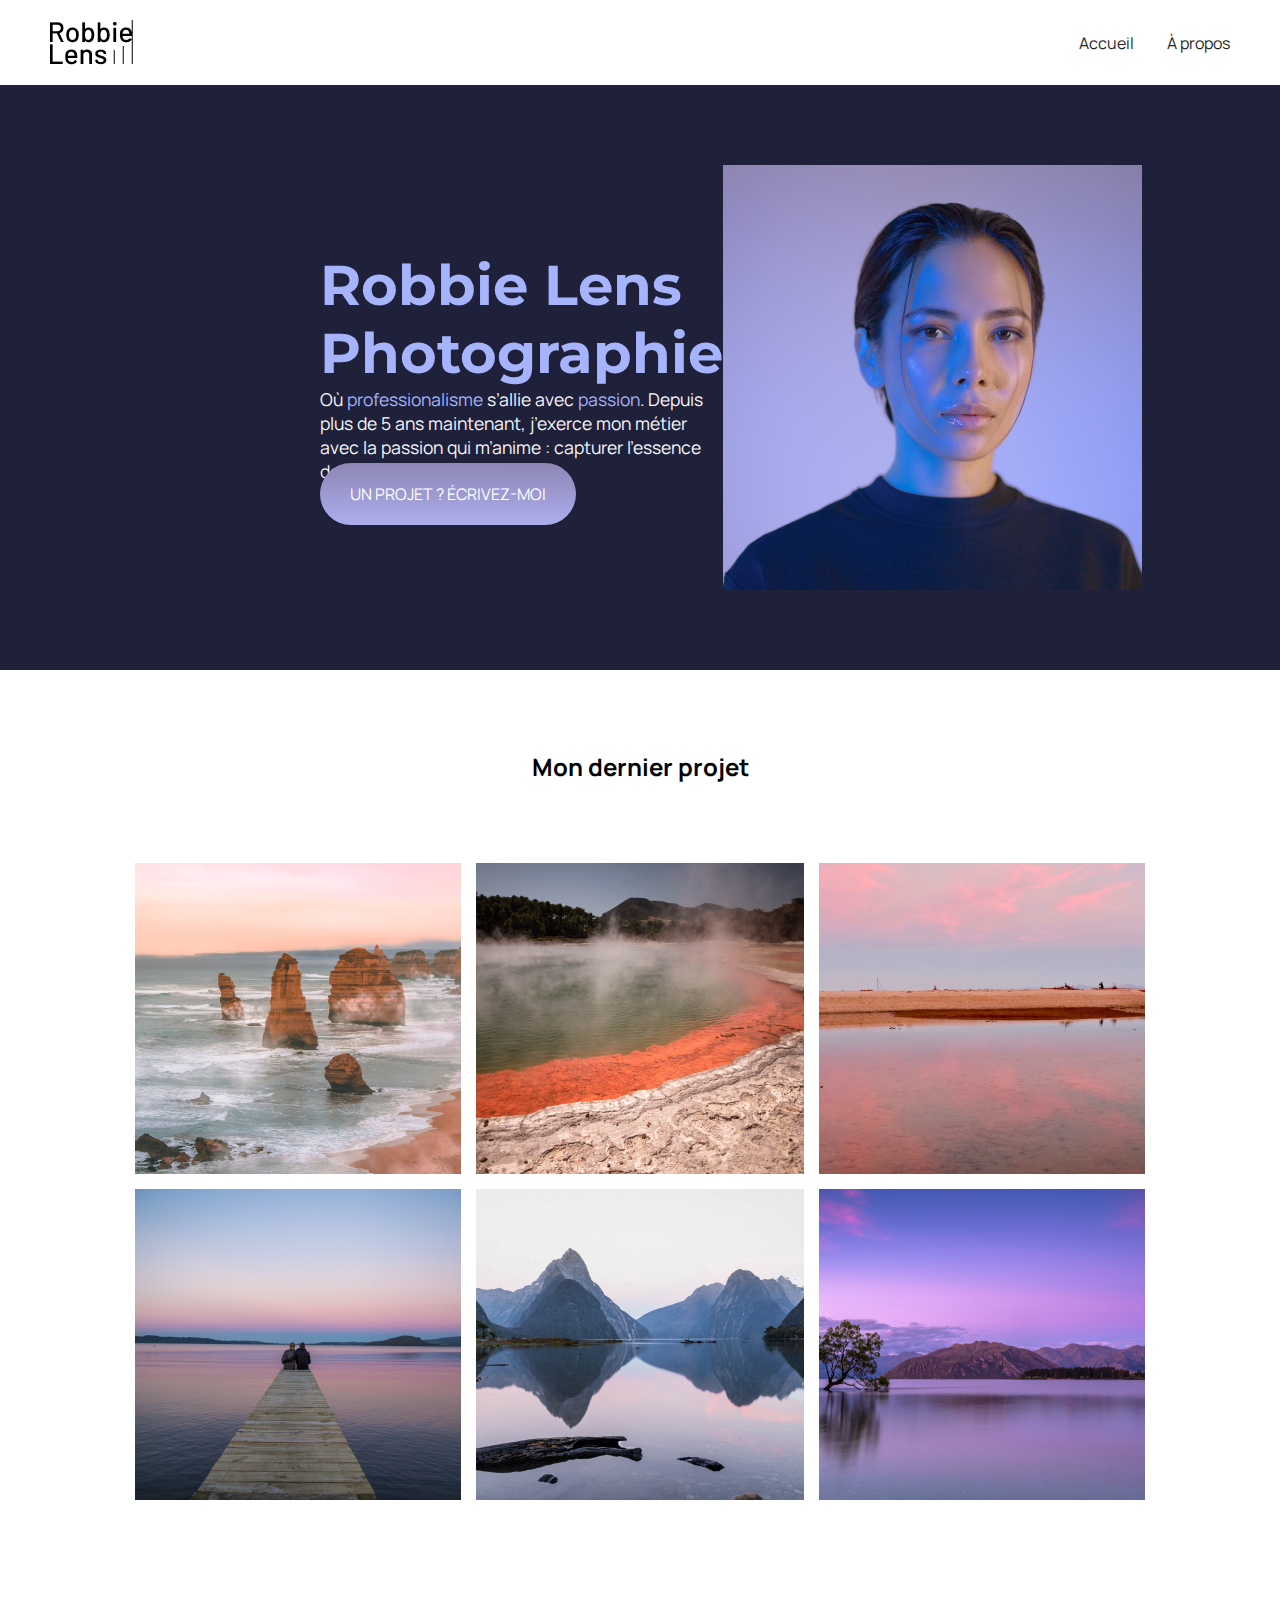
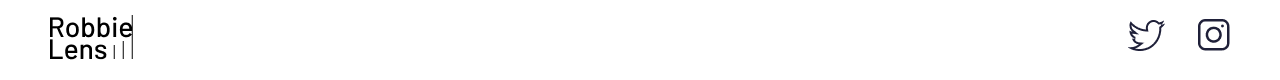
==== index.html @ bcab33ca "ajout page portfolio, index, a propos" ====
<!DOCTYPE html>
<html lang="fr">

<head>
    <meta charset="utf-8" >
    <title>Accueil - Robbie Lens Photographie</title>
    <link href="style.css" rel="stylesheet" >
    <link rel="preconnect" href="https://fonts.googleapis.com">
    <link rel="preconnect" href="https://fonts.gstatic.com" crossorigin>
    <link href="https://fonts.googleapis.com/css2?family=Manrope&family=Montserrat&display=swap" rel="stylesheet">
</head>

<body>
    <header>
        <nav>
            <img src="images/logo.png" alt="Logo Robbie Lens" >
            <div>
                <a href="index.html">Accueil</a>
                <a href="a-propos.html">À propos</a>
            </div>
        </nav>
    </header>
    <main>
        <section class="introduction">
            <div>
                <h1>Robbie Lens Photographie</h1>
                <p>
                    Où <em>professionalisme</em> s’allie avec <em>passion</em>. Depuis
                    plus de 5 ans maintenant, j’exerce mon métier avec la passion
                    qui m’anime : capturer l’essence de chaque instant.
                </p>
                    <a href="" class="cta">UN PROJET ? ÉCRIVEZ-MOI</a>
            </div>

                <img src="images/robbie-lens.png" alt="Portrait avec effet de la photographe Robbie Lens" >
        </section>
        
        <section class="accueil-photo">
            <h2>Mon dernier projet</h2>
            <div>
                <img src="/images/element-1.png" alt="rochers">
                <img src="/images/element-2.png" alt="lac brulant">
                <img src="/images/element-3.png" alt="desert">
            </div>
        
            <div>
                <img src="/images/element-4.png" alt="pont">
                <img src="/images/element-5.png" alt="lac montagne">
                <img src="/images/element-6.png" alt="ciel violet">   
            </div>
        </section>
    </main>
    <footer>
        <img src="images/logo.png" alt="Logo Robbie Lens" >
        <div>
            <a target="_blank" href="https://twitter.com/" class="lien-icone">
                <img src="images/twitter.png" alt="Logo Twitter" >
            </a>
            <a target="_blank" href="https://www.instagram.com/" class="lien-icone">
                <img src="images/instagram.png" alt="Logo Instagram" >
            </a>
        </div>
    </footer>
</body>

</html>
---- style.css ----
* {
  margin: 0;
}

body {
  font-family: 'Manrope', sans-serif;
  font-size: 1em;
  background-color: #1f2039;
}

a {
  color: #242424;
  text-decoration: none;
}

em {
  color: #a5b4fc;
  font-style: normal;
}

h1 {
  font-size: 3.5em;
  color: #a5b4fc;
  font-family: 'Montserrat', sans-serif;
}

h2 {
  color: #f9f8ff;
}

p,
li {
  font-size: 1.1em;
  color: #f9f8ff;
}

header,
footer {
  background-color: white;
  padding: 20px 50px;
}

.cta {
  background: linear-gradient(#8e86b5, #acaeed);
  color: white;
  border-radius: 50px;
  padding: 20px 30px;
}

a:hover {
  text-decoration: underline;
}

.cta:hover {
  background: linear-gradient(#696484, #8788ba);
  text-decoration: none;
}

.lien-icone:hover {
  opacity: 0.5;
}

.carre-contenu {
  border-right: 1px solid #8e86b5;
  border-bottom: 1px solid #8e86b5;
  padding: 50px;
}

.carre-contenu h2 {
  margin-top: 30px;
}

.carre-contenu ul {
  margin-top: 30px;
}

section {
  padding: 80px;
}

.a-propos-main {
  width: 50%;
  margin: auto;
}

.introduction {
  display: flex;
  width: 50%;
  margin: auto;
  align-items: center;
}

.accueil-photo h2{
  color: black;
  text-align: center;
  margin-bottom: 80px;

}

.accueil-photo{
  background-color: white;
}

.accueil-photo div{
  display: flex;
  justify-content: center;
  gap: 15px;
  margin-bottom: 15px;
}


nav, footer{
  display: flex;
  align-items: center;
  justify-content: space-between;
}

footer a, nav a{
  margin-left: 30px;
}

.grid-paysages {
  display: grid;
  grid-template-columns: 1fr 1fr 1fr;
  grid-template-rows: 300px 300px 300px;
  gap: 15px;
}

.grid-portrait {
  display: grid;
  grid-template-columns: 1fr 1fr 1fr;
  grid-template-rows: 300px 300px;
  gap: 15px;
}

.grid-paysages img, .grid-portrait img  { 

  width: 100% ;
  height: 100% ;
  object-fit: cover;
 
}
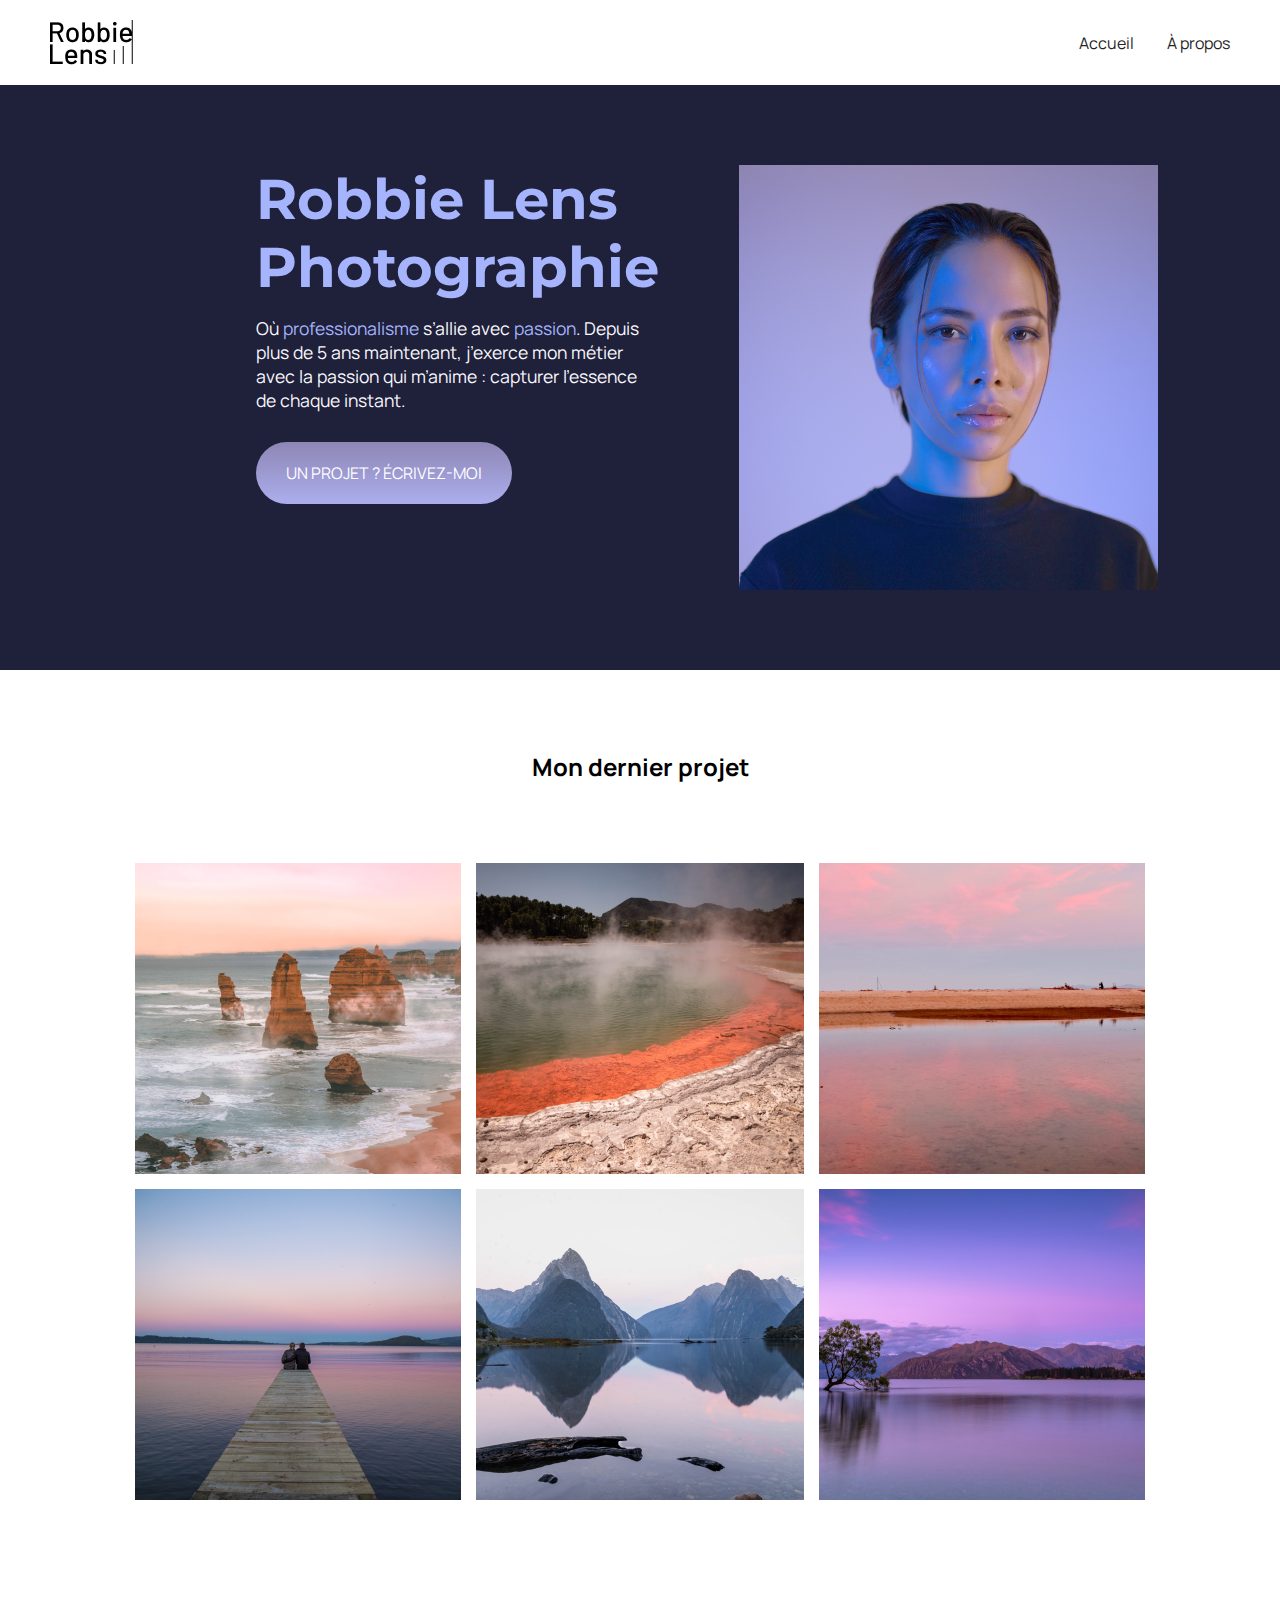
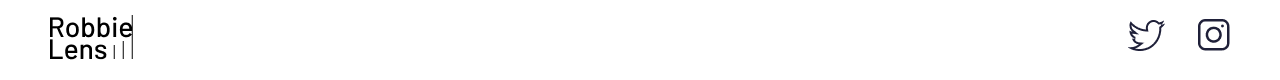
==== commit 116c17d7: "ajout lien portfolio + margin" ====
--- a/index.html
+++ b/index.html
@@ -21,15 +21,15 @@
         </nav>
     </header>
     <main>
-        <section class="introduction">
-            <div>
+        <section class="accueil-introduction">
+            <div class="intro">
                 <h1>Robbie Lens Photographie</h1>
                 <p>
                     Où <em>professionalisme</em> s’allie avec <em>passion</em>. Depuis
                     plus de 5 ans maintenant, j’exerce mon métier avec la passion
                     qui m’anime : capturer l’essence de chaque instant.
                 </p>
-                    <a href="" class="cta">UN PROJET ? ÉCRIVEZ-MOI</a>
+                    <a href="portfolio.html" class="cta">UN PROJET ? ÉCRIVEZ-MOI</a>
             </div>
 
                 <img src="images/robbie-lens.png" alt="Portrait avec effet de la photographe Robbie Lens" >
--- a/style.css
+++ b/style.css
@@ -45,7 +45,10 @@
   color: white;
   border-radius: 50px;
   padding: 20px 30px;
+  display: inline-block;
+
 }
+
 
 a:hover {
   text-decoration: underline;
@@ -64,6 +67,7 @@
   border-right: 1px solid #8e86b5;
   border-bottom: 1px solid #8e86b5;
   padding: 50px;
+  margin-bottom: 80px;
 }
 
 .carre-contenu h2 {
@@ -83,11 +87,25 @@
   margin: auto;
 }
 
-.introduction {
+.accueil-introduction {
   display: flex;
-  width: 50%;
+  flex-direction: row;
+  width: 60%;
   margin: auto;
-  align-items: center;
+  align-items: flex-start;
+}
+
+.accueil-introduction h1{
+  margin-bottom: 15px;
+
+}
+.accueil-introduction p{
+  margin-bottom: 30px;
+
+}
+
+.accueil-introduction div {
+  padding-right: 80px;
 }
 
 .accueil-photo h2{
